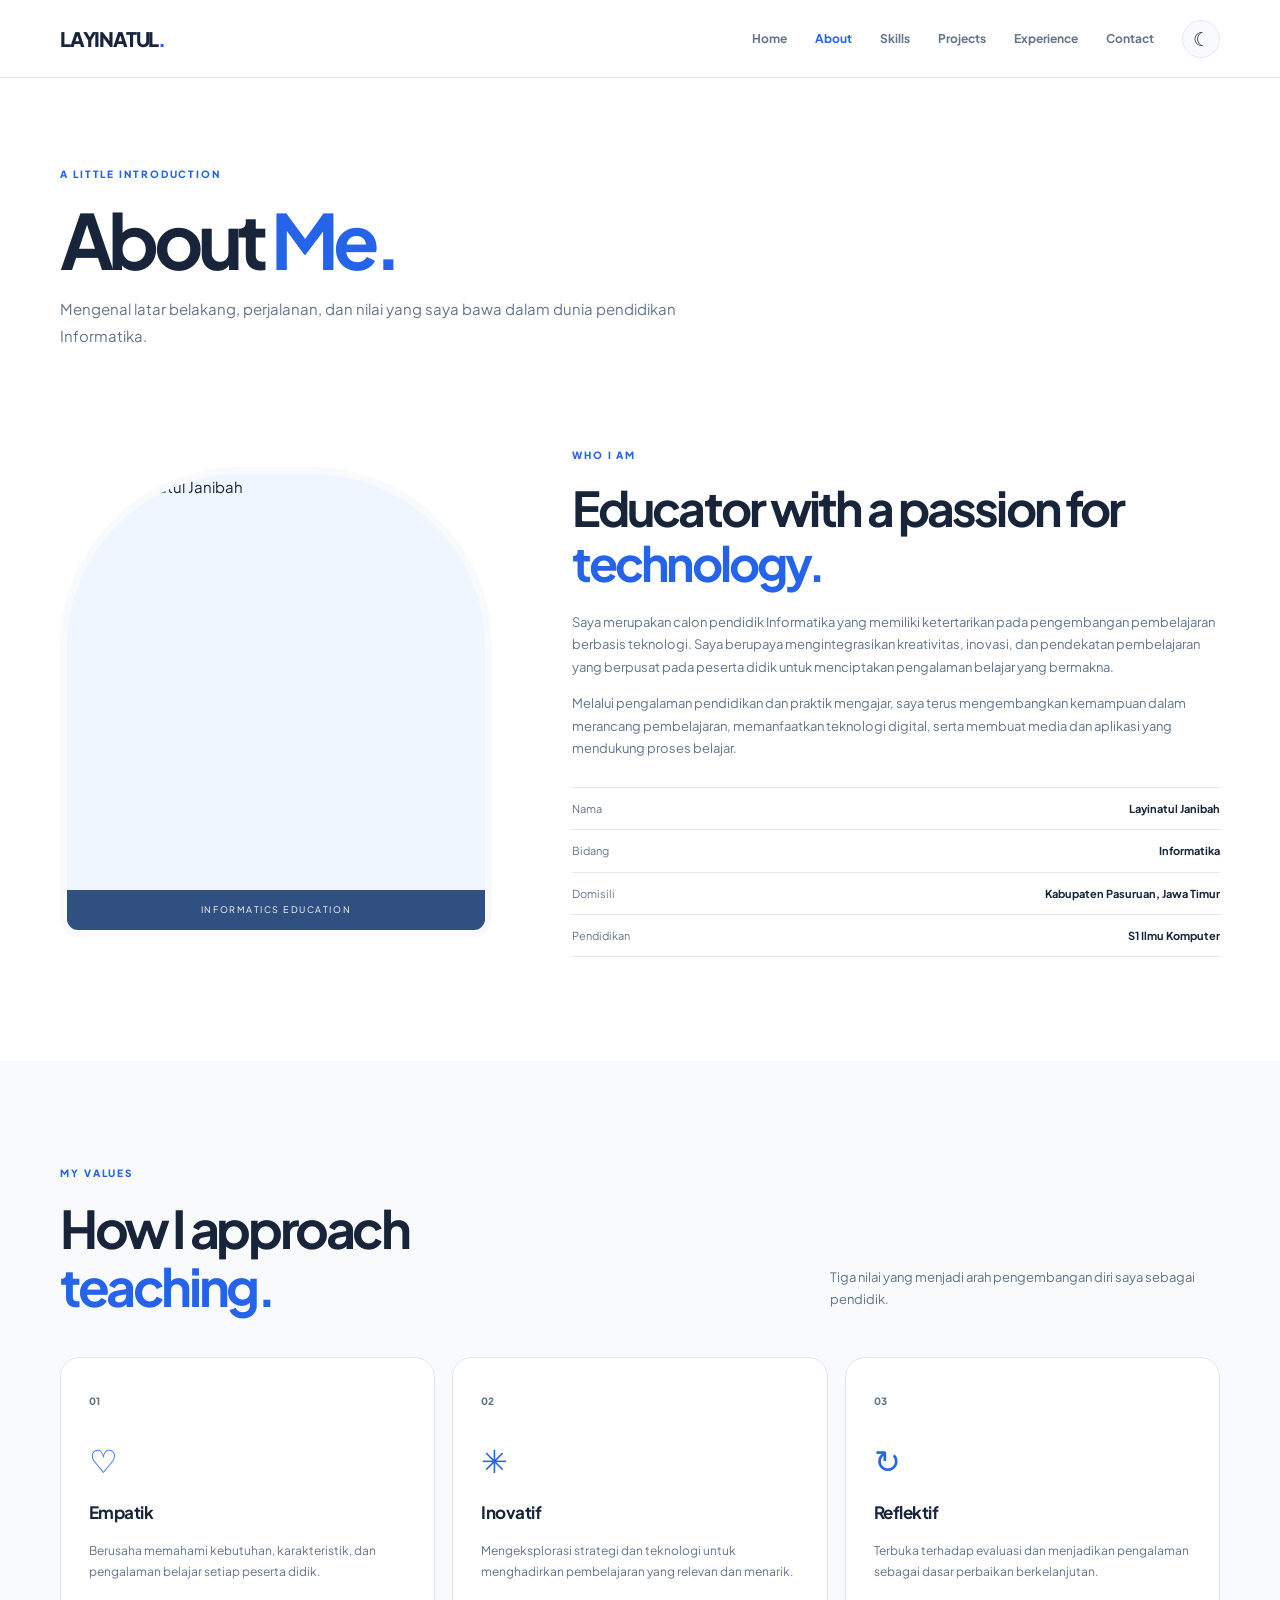
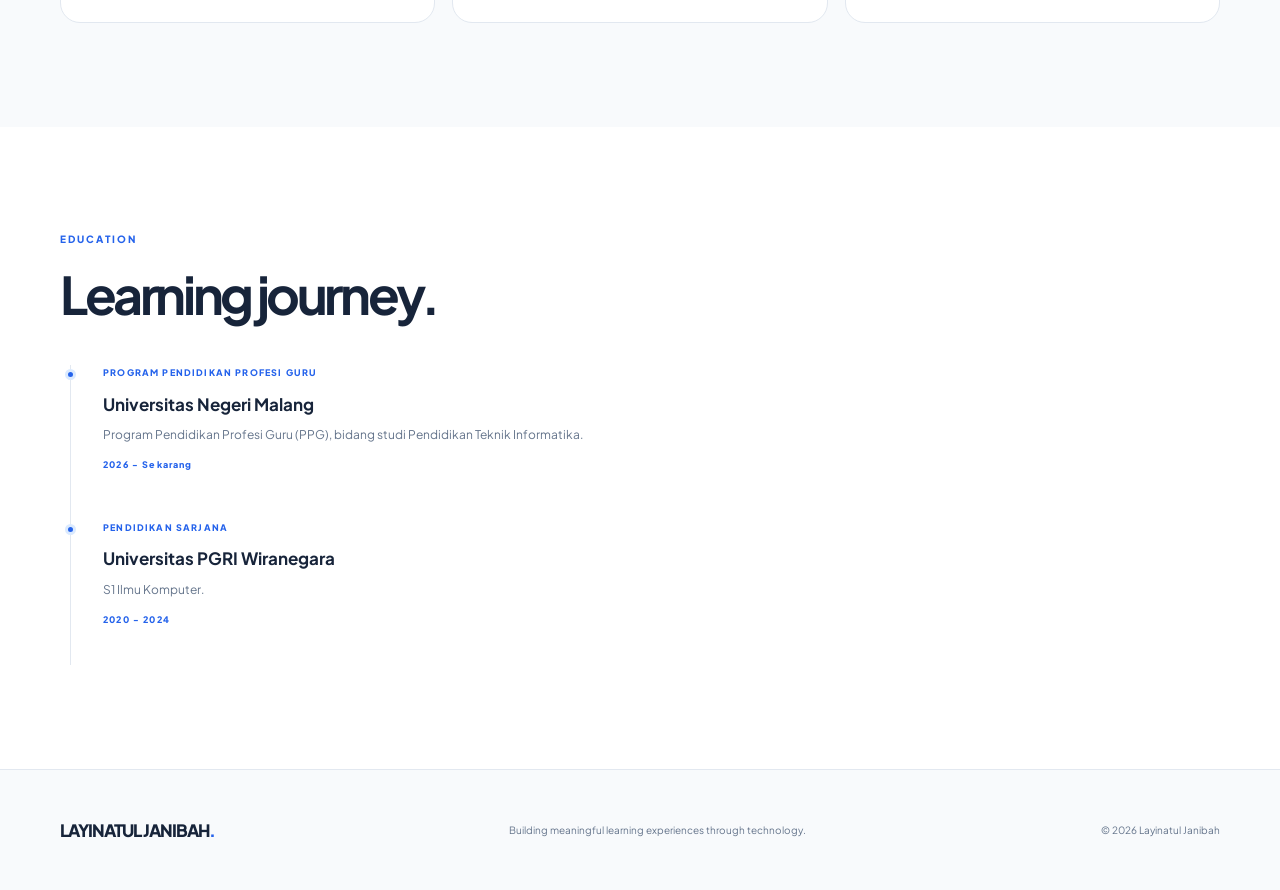
==== about.html @ 6e754332 "portof-gue" ====
<!DOCTYPE html>
<html lang="id">
<head>
  <meta charset="UTF-8"><meta name="viewport" content="width=device-width, initial-scale=1.0">
  <meta name="description" content="Profil profesional Layinatul Janibah.">
  <meta name="theme-color" content="#2563eb">
  <title>About Me | Layinatul Janibah</title>
  <link rel="preconnect" href="https://fonts.googleapis.com"><link rel="preconnect" href="https://fonts.gstatic.com" crossorigin>
  <link href="https://fonts.googleapis.com/css2?family=Plus+Jakarta+Sans:wght@400;500;600;700;800&display=swap" rel="stylesheet">
  <link rel="stylesheet" href="css/style.css">
  <script src="js/config.js" defer></script><script src="js/main.js" defer></script>
</head>
<body data-page="about">
  <div id="site-header"></div>
  <main>
<section class="page-hero section-shell"><p class="eyebrow">A LITTLE INTRODUCTION</p><h1>About <span>Me.</span></h1><p class="page-lead">Mengenal latar belakang, perjalanan, dan nilai yang saya bawa dalam dunia pendidikan Informatika.</p></section>
<section class="section-shell section-padding about-layout">
  <div class="about-photo"><img data-about-image alt="Foto Layinatul Janibah" hidden><div class="profile-placeholder" data-about-placeholder><span>LJ</span><small>PROFILE PHOTO</small></div><div class="photo-caption">INFORMATICS EDUCATION</div></div>
  <div class="about-copy"><p class="eyebrow">WHO I AM</p><h2>Educator with a passion for <span>technology.</span></h2>
  <p>Saya merupakan calon pendidik Informatika yang memiliki ketertarikan pada pengembangan pembelajaran berbasis teknologi. Saya berupaya mengintegrasikan kreativitas, inovasi, dan pendekatan pembelajaran yang berpusat pada peserta didik untuk menciptakan pengalaman belajar yang bermakna.</p>
  <p>Melalui pengalaman pendidikan dan praktik mengajar, saya terus mengembangkan kemampuan dalam merancang pembelajaran, memanfaatkan teknologi digital, serta membuat media dan aplikasi yang mendukung proses belajar.</p>
  <div class="info-list"><div><span>Nama</span><strong>Layinatul Janibah</strong></div><div><span>Bidang</span><strong>Informatika</strong></div><div><span>Domisili</span><strong>Kabupaten Pasuruan, Jawa Timur</strong></div><div><span>Pendidikan</span><strong>S1 Ilmu Komputer</strong></div></div></div>
</section>
<section class="soft-section section-padding"><div class="section-shell"><div class="section-heading"><div><p class="eyebrow">MY VALUES</p><h2>How I approach<br><span>teaching.</span></h2></div><p class="section-lead">Tiga nilai yang menjadi arah pengembangan diri saya sebagai pendidik.</p></div>
<div class="value-grid"><article class="value-card"><span>01</span><div class="value-symbol">♡</div><h3>Empatik</h3><p>Berusaha memahami kebutuhan, karakteristik, dan pengalaman belajar setiap peserta didik.</p></article><article class="value-card"><span>02</span><div class="value-symbol">✳</div><h3>Inovatif</h3><p>Mengeksplorasi strategi dan teknologi untuk menghadirkan pembelajaran yang relevan dan menarik.</p></article><article class="value-card"><span>03</span><div class="value-symbol">↻</div><h3>Reflektif</h3><p>Terbuka terhadap evaluasi dan menjadikan pengalaman sebagai dasar perbaikan berkelanjutan.</p></article></div></div></section>
<section class="section-shell section-padding"><div class="section-heading"><div><p class="eyebrow">EDUCATION</p><h2>Learning journey.</h2></div></div><div class="timeline"><article class="timeline-item"><span class="timeline-dot"></span><div><p class="timeline-meta">PROGRAM PENDIDIKAN PROFESI GURU</p><h3>Universitas Negeri Malang</h3><p>Program Pendidikan Profesi Guru (PPG), bidang studi Pendidikan Teknik Informatika.</p><span class="timeline-date">2026 - Sekarang</span></div></article><article class="timeline-item"><span class="timeline-dot"></span><div><p class="timeline-meta">PENDIDIKAN SARJANA</p><h3>Universitas PGRI Wiranegara</h3><p>S1 Ilmu Komputer.</p><span class="timeline-date">2020 - 2024</span></div></article></div></section>
</main>
  <div id="site-footer"></div>
</body>
</html>
---- css/style.css ----
/* LAYINATUL PORTFOLIO — BLUE PROFESSIONAL */
:root{--blue-950:#163a70;--blue-800:#1e4f91;--blue-600:#2563eb;--blue-500:#3b82f6;--blue-100:#dbeafe;--blue-50:#eff6ff;--ink:#17243a;--muted:#64748b;--line:#e2e8f0;--paper:#fff;--surface:#f8fafc;--surface-blue:#f1f6ff;--shadow:0 18px 50px rgba(23,50,91,.08);--radius:20px;color-scheme:light}
:root[data-theme="dark"]{--ink:#e7eefb;--muted:#a6b4c9;--line:#29384e;--paper:#101827;--surface:#172235;--surface-blue:#172b49;--blue-50:#172b49;--blue-100:#203c65;--shadow:0 18px 50px rgba(0,0,0,.22);color-scheme:dark}
*{box-sizing:border-box}html{scroll-behavior:smooth;scroll-padding-top:90px}body{margin:0;background:var(--paper);color:var(--ink);font-family:"Plus Jakarta Sans",sans-serif;font-size:15px;line-height:1.75;transition:background .25s,color .25s}body.modal-open{overflow:hidden}a{color:inherit;text-decoration:none}button{font:inherit}img{max-width:100%;display:block}button:focus-visible,a:focus-visible{outline:3px solid var(--blue-500);outline-offset:3px}.section-shell{width:min(1160px,calc(100% - 48px));margin-inline:auto}.section-padding{padding-block:104px}.muted,.small-note{color:var(--muted)}.small-note{font-size:12px;margin-top:24px}.eyebrow{font-size:10px;letter-spacing:.19em;font-weight:800;color:var(--blue-600);margin:0 0 16px}.eyebrow-light{color:#bfdbfe}.status-dot{display:inline-block;width:7px;height:7px;border-radius:50%;background:#22c55e;margin-right:8px;box-shadow:0 0 0 4px rgba(34,197,94,.12)}
.site-header{height:78px;position:sticky;top:0;z-index:50;background:color-mix(in srgb,var(--paper) 91%,transparent);backdrop-filter:blur(16px);border-bottom:1px solid var(--line)}.nav-wrap{width:min(1160px,calc(100% - 48px));height:100%;margin:auto;display:flex;align-items:center;justify-content:space-between}.brand{font-size:20px;font-weight:800;letter-spacing:-.06em;color:var(--ink)}.brand span{color:var(--blue-600)}.main-nav{display:flex;align-items:center;gap:28px}.main-nav>a{font-size:12px;font-weight:700;color:var(--muted);transition:color .2s}.main-nav>a:hover,.main-nav>a[aria-current="page"]{color:var(--blue-600)}.theme-toggle,.menu-toggle{border:1px solid var(--line);background:var(--surface);color:var(--ink);width:38px;height:38px;border-radius:50%;cursor:pointer}.theme-toggle{font-size:19px}.menu-toggle{display:none}
.hero{min-height:650px;display:grid;grid-template-columns:1.05fr .95fr;align-items:center;gap:50px;position:relative;padding-block:74px 95px}.hero-kicker{font-size:17px;color:var(--muted);margin:0 0 2px}.hero h1{font-size:clamp(58px,7vw,94px);line-height:.99;letter-spacing:-.075em;margin:0 0 22px;font-weight:800}.hero h1 span,.hero h2 span,.section-heading h2 span,.page-hero h1 span,.about-copy h2 span,.featured-content h2 span{color:var(--blue-600)}.hero h2{font-size:clamp(19px,2.2vw,27px);line-height:1.45;letter-spacing:-.04em;margin:0 0 14px}.hero-description{max-width:490px;color:var(--muted);font-size:14px}.button-row{display:flex;flex-wrap:wrap;gap:12px;margin-top:28px}.button{display:inline-flex;align-items:center;justify-content:center;gap:15px;padding:12px 19px;border-radius:9px;font-size:12px;font-weight:800;border:1px solid transparent;transition:transform .2s,box-shadow .2s,background .2s;cursor:pointer}.button:hover{transform:translateY(-2px);box-shadow:0 10px 22px rgba(37,99,235,.15)}.button-primary{background:var(--blue-600);color:white}.button-secondary{border-color:var(--line);background:var(--paper);color:var(--ink)}.button-light{background:white;color:var(--blue-950)}.button-small{padding:9px 13px;font-size:11px}.hero-socials{display:flex;gap:20px;margin-top:30px}.hero-socials a{font-size:11px;font-weight:700;color:var(--muted)}.hero-socials a:hover{color:var(--blue-600)}.hero-visual{position:relative;min-height:450px;display:flex;align-items:center;justify-content:center}.hero-photo-frame{width:min(370px,78%);height:440px;border-radius:190px 190px 22px 22px;background:linear-gradient(145deg,#dbeafe,#eff6ff 55%,#bfdbfe);overflow:hidden;position:relative;z-index:2;border:8px solid var(--paper);box-shadow:var(--shadow)}.hero-photo-frame img{width:100%;height:100%;object-fit:cover}.profile-placeholder{height:100%;width:100%;display:flex;flex-direction:column;align-items:center;justify-content:center;background:linear-gradient(145deg,#dbeafe,#eff6ff 60%,#bfdbfe);color:var(--blue-800)}.profile-placeholder span{font-size:92px;font-weight:800;letter-spacing:-.1em}.profile-placeholder small{font-size:9px;letter-spacing:.18em;font-weight:800}.floating-note{position:absolute;z-index:4;bottom:62px;left:0;background:var(--paper);box-shadow:var(--shadow);padding:14px 18px;border-radius:13px;display:flex;gap:12px;align-items:center;font-size:11px;line-height:1.5}.note-icon{font-size:26px;color:var(--blue-600)}.hero-orbit{position:absolute;border:1px solid #bfdbfe;border-radius:50%;z-index:1}.orbit-one{width:440px;height:440px}.orbit-two{width:510px;height:510px;border-style:dashed;opacity:.65}.hero-index{position:absolute;bottom:27px;left:0;font-size:9px;letter-spacing:.18em;color:var(--muted);font-weight:800}.hero-index span{color:var(--blue-600);margin-left:12px}
.intro-strip{background:var(--surface-blue);border-block:1px solid var(--line)}.intro-grid{padding-block:34px;display:grid;grid-template-columns:150px 1fr auto;align-items:center;gap:25px}.intro-grid .eyebrow{margin:0}.intro-statement{font-size:19px;line-height:1.55;font-weight:700;letter-spacing:-.03em;margin:0;max-width:700px}.intro-statement span{color:var(--blue-600)}.text-link{display:inline-flex;gap:10px;align-items:center;color:var(--blue-600);font-size:11px;font-weight:800}.text-link:hover{gap:15px}
.section-heading{display:flex;justify-content:space-between;align-items:end;gap:35px;margin-bottom:42px}.section-heading h2{font-size:clamp(34px,4.5vw,52px);line-height:1.12;letter-spacing:-.065em;margin:0}.section-lead{max-width:390px;color:var(--muted);font-size:13px;margin:0 0 4px}.feature-grid,.value-grid{display:grid;grid-template-columns:repeat(3,1fr);gap:17px}.feature-card,.value-card{position:relative;padding:28px;border:1px solid var(--line);border-radius:var(--radius);background:var(--paper);transition:transform .25s,box-shadow .25s}.feature-card:hover,.value-card:hover,.skill-card:hover{transform:translateY(-5px);box-shadow:var(--shadow)}.feature-card-blue{background:var(--surface-blue);border-color:#dbeafe}.feature-number{position:absolute;right:25px;top:22px;font-size:10px;color:var(--muted);font-weight:800}.feature-icon{width:48px;height:48px;display:grid;place-items:center;background:var(--blue-50);border-radius:14px;color:var(--blue-600);font-size:25px;margin-bottom:26px}.feature-card h3,.value-card h3{font-size:17px;margin:0 0 8px;letter-spacing:-.03em}.feature-card p,.value-card p{font-size:12px;color:var(--muted);min-height:66px}.featured-band{background:linear-gradient(115deg,#163a70,#2563eb);color:white;padding-block:72px}.featured-content{display:flex;align-items:center;justify-content:space-between;gap:30px}.featured-content h2{font-size:clamp(36px,5vw,58px);line-height:1.05;letter-spacing:-.06em;margin:0 0 12px}.featured-content p:not(.eyebrow){color:#dbeafe;font-size:13px}
.page-hero{padding-block:88px 48px}.page-hero h1{font-size:clamp(48px,7vw,76px);line-height:1.05;letter-spacing:-.075em;margin:0 0 17px}.page-lead{max-width:650px;color:var(--muted);font-size:15px;margin:0}.about-layout{display:grid;grid-template-columns:.8fr 1.2fr;gap:80px;align-items:center;padding-top:50px}.about-photo{height:470px;position:relative;border-radius:180px 180px 18px 18px;overflow:hidden;background:var(--blue-50);border:7px solid var(--surface)}.about-photo img{width:100%;height:100%;object-fit:cover}.photo-caption{position:absolute;bottom:0;left:0;right:0;background:rgba(22,58,112,.88);color:white;text-align:center;font-size:9px;letter-spacing:.17em;padding:12px}.about-copy h2{font-size:clamp(34px,4vw,48px);letter-spacing:-.06em;line-height:1.15;margin:0 0 20px}.about-copy>p:not(.eyebrow){color:var(--muted);font-size:13px}.info-list{border-top:1px solid var(--line);margin-top:27px}.info-list div{display:flex;justify-content:space-between;gap:20px;padding:11px 0;border-bottom:1px solid var(--line);font-size:11px}.info-list span{color:var(--muted)}.info-list strong{text-align:right}.soft-section{background:var(--surface)}.value-card>span{font-size:10px;color:var(--muted);font-weight:800}.value-symbol{font-size:32px;color:var(--blue-600);margin:20px 0 10px}.value-card p{min-height:unset}.timeline{max-width:760px;margin-left:10px;border-left:1px solid var(--line);padding-left:32px}.timeline-item{position:relative;padding-bottom:35px}.timeline-dot{position:absolute;left:-38px;top:4px;width:11px;height:11px;background:var(--blue-600);border:3px solid var(--blue-100);border-radius:50%}.timeline-meta,.timeline-date{font-size:9px;letter-spacing:.13em;color:var(--blue-600);font-weight:800}.timeline-item h3{margin:5px 0;font-size:17px}.timeline-item p:not(.timeline-meta){font-size:12px;color:var(--muted);margin:4px 0}
.skills-grid{display:grid;grid-template-columns:repeat(2,1fr);gap:18px}.skill-card{border:1px solid var(--line);border-radius:var(--radius);padding:30px;background:var(--paper);transition:.25s}.skill-top{display:flex;justify-content:space-between;align-items:center}.skill-icon{width:48px;height:48px;display:grid;place-items:center;border-radius:14px;background:var(--blue-50);color:var(--blue-600);font-size:24px}.skill-index{font-size:9px;letter-spacing:.12em;color:var(--muted);font-weight:800}.skill-card h2{font-size:22px;letter-spacing:-.04em;margin:22px 0 5px}.skill-card>p{font-size:12px;color:var(--muted);margin:0 0 20px}.tag-list{display:flex;flex-wrap:wrap;gap:7px}.tag-list span{font-size:9px;font-weight:700;color:var(--blue-800);background:var(--blue-50);border:1px solid var(--blue-100);border-radius:5px;padding:5px 8px}
.projects-section{padding-block:24px 110px}.project-toolbar{display:flex;justify-content:space-between;align-items:center;margin-bottom:25px}.filter-list{display:flex;gap:8px;flex-wrap:wrap}.filter-button{border:1px solid var(--line);background:var(--paper);color:var(--muted);padding:8px 15px;border-radius:30px;font-size:10px;font-weight:800;cursor:pointer}.filter-button.active,.filter-button:hover{background:var(--blue-600);border-color:var(--blue-600);color:white}.project-count{font-size:10px;color:var(--muted)}.projects-grid{display:grid;grid-template-columns:repeat(2,1fr);gap:22px}.project-card{border:1px solid var(--line);border-radius:var(--radius);overflow:hidden;background:var(--paper);transition:transform .25s,box-shadow .25s}.project-card:hover{transform:translateY(-4px);box-shadow:var(--shadow)}.project-open{display:block;text-align:left;width:100%;padding:0;border:0;background:none;color:inherit;cursor:pointer}.iframe-preview,.project-placeholder{height:250px;position:relative;background:var(--surface-blue);overflow:hidden}.iframe-preview iframe{width:1280px;height:800px;border:0;transform:scale(.39);transform-origin:top left;pointer-events:none;background:white}.preview-label{position:absolute;top:12px;left:12px;background:rgba(22,58,112,.88);color:white;padding:5px 9px;border-radius:4px;font-size:8px;font-weight:800;letter-spacing:.12em}.project-placeholder{display:flex;align-items:center;justify-content:center;flex-direction:column;color:var(--blue-600);gap:7px}.project-placeholder>span{font-size:42px}.project-placeholder small{font-size:9px;letter-spacing:.16em;font-weight:800}.project-card-body{padding:22px 23px 24px}.project-card-meta{display:flex;justify-content:space-between;color:var(--blue-600);font-size:9px;font-weight:800;letter-spacing:.1em;text-transform:uppercase}.project-card h2{font-size:20px;letter-spacing:-.04em;margin:8px 0 5px}.project-card p{font-size:11px;color:var(--muted);min-height:48px;margin:0 0 15px}.project-detail-link{display:flex;justify-content:space-between;color:var(--blue-600);font-size:10px;font-weight:800;margin-top:20px}.empty-state{padding:50px;text-align:center;color:var(--muted)}.modal-backdrop{position:fixed;inset:0;background:rgba(8,18,35,.72);z-index:100;display:none;align-items:center;justify-content:center;padding:24px}.modal-backdrop.is-open{display:flex}.project-modal{width:min(850px,100%);max-height:90vh;overflow:auto;background:var(--paper);color:var(--ink);border-radius:20px;padding:34px;position:relative;box-shadow:0 25px 90px rgba(0,0,0,.3)}.modal-close,.lightbox-close{position:absolute;right:17px;top:14px;width:36px;height:36px;border:1px solid var(--line);border-radius:50%;background:var(--surface);color:var(--ink);font-size:23px;cursor:pointer;z-index:2}.modal-eyebrow{font-size:9px;letter-spacing:.15em;color:var(--blue-600);font-weight:800}.project-modal h2{font-size:32px;letter-spacing:-.05em;margin:8px 45px 8px 0}.modal-description{font-size:13px;color:var(--muted)}.modal-preview{height:360px;background:var(--surface-blue);overflow:hidden;border-radius:12px;margin:22px 0}.modal-preview iframe{width:100%;height:100%;border:0;background:white}.modal-actions{display:flex;gap:10px;flex-wrap:wrap;margin:16px 0 26px}.gallery-heading{display:flex;justify-content:space-between;align-items:center;font-size:15px;margin:26px 0 13px}.gallery-heading span{font-size:10px;color:var(--muted);font-weight:500}.game-facts{display:grid;grid-template-columns:1fr 1fr;gap:12px;margin:24px 0}.game-facts>div{padding:14px;background:var(--surface);border:1px solid var(--line);border-radius:10px}.game-facts span{font-size:9px;letter-spacing:.1em;color:var(--blue-600);font-weight:800;text-transform:uppercase}.game-facts p{font-size:11px;color:var(--muted);margin:5px 0 0;white-space:pre-line}.game-gallery{display:grid;grid-template-columns:repeat(3,1fr);gap:12px}.gallery-item{aspect-ratio:4/3;border:0;padding:0;border-radius:10px;overflow:hidden;background:var(--surface-blue);cursor:zoom-in;position:relative}.gallery-item img{width:100%;height:100%;object-fit:cover;transition:transform .3s}.gallery-item:hover img{transform:scale(1.05)}.gallery-empty{display:flex;align-items:center;justify-content:center;flex-direction:column;color:var(--muted);cursor:default}.gallery-empty span{font-size:27px;color:var(--blue-600)}.gallery-empty small{font-size:10px}.lightbox{position:fixed;inset:0;background:rgba(4,10,20,.94);z-index:120;display:none;align-items:center;justify-content:center;padding:65px 80px}.lightbox.is-open{display:flex}.lightbox img{max-width:min(100%,1100px);max-height:78vh;object-fit:contain}.lightbox-close{position:fixed;right:25px;top:20px;background:#17243a;color:white;border-color:#475569}.lightbox-prev,.lightbox-next{position:fixed;top:50%;transform:translateY(-50%);border:0;background:rgba(255,255,255,.14);color:white;border-radius:50%;width:45px;height:45px;font-size:30px;cursor:pointer}.lightbox-prev{left:20px}.lightbox-next{right:20px}.lightbox-caption{position:fixed;bottom:18px;color:white;font-size:11px}
.experience-list{border-top:1px solid var(--line)}.experience-card{display:grid;grid-template-columns:140px 1fr auto;gap:28px;padding:30px 0;border-bottom:1px solid var(--line);align-items:start}.experience-date{font-size:10px;color:var(--blue-600);font-weight:800}.experience-card h3{font-size:21px;margin:5px 0}.experience-card p:not(.eyebrow){font-size:12px;color:var(--muted);max-width:620px}.experience-card .eyebrow{margin-bottom:3px}.certificate-grid{display:grid;grid-template-columns:repeat(3,1fr);gap:16px}.certificate-card{border:1px solid var(--line);background:var(--paper);padding:23px;border-radius:15px}.certificate-icon{font-size:25px;color:var(--blue-600)}.certificate-card h3{font-size:15px}.certificate-card p{font-size:11px;color:var(--muted)}
.contact-layout{display:grid;grid-template-columns:1.2fr .8fr;gap:22px;padding-top:40px}.contact-panel,.contact-side{border:1px solid var(--line);border-radius:var(--radius);padding:38px}.contact-panel h2{font-size:34px;line-height:1.2;letter-spacing:-.05em;max-width:480px}.contact-panel>p:not(.eyebrow){color:var(--muted);font-size:13px}.contact-links{margin-top:30px}.contact-link{display:flex;justify-content:space-between;gap:20px;padding:14px 0;border-bottom:1px solid var(--line);font-size:11px}.contact-link span{color:var(--muted)}.contact-link strong{color:var(--blue-600);text-align:right}.contact-side{background:var(--surface-blue);display:flex;flex-direction:column;align-items:flex-start;justify-content:center}.contact-decoration{font-size:65px;color:var(--blue-600);line-height:1}.contact-side h3{font-size:36px;line-height:1.15;letter-spacing:-.05em;margin:0}.contact-side .button{margin-top:25px}
.site-footer{border-top:1px solid var(--line);background:var(--surface)}.footer-inner{min-height:120px;display:flex;align-items:center;justify-content:space-between;gap:20px}.brand-footer{font-size:17px}.footer-inner p,.footer-copy{font-size:10px;color:var(--muted)}.reveal,.feature-card,.value-card,.skill-card,.experience-card{opacity:0;transform:translateY(18px);transition:opacity .6s,transform .6s}.is-visible{opacity:1!important;transform:translateY(0)!important}
@media(max-width:850px){.main-nav{gap:15px}.main-nav>a{font-size:10px}.hero{gap:15px}.hero-visual{min-height:380px}.hero-photo-frame{height:365px}.orbit-one{width:370px;height:370px}.orbit-two{width:420px;height:420px}.about-layout{gap:40px}.experience-card{grid-template-columns:110px 1fr}.experience-card>.text-link{grid-column:2}.intro-grid{grid-template-columns:100px 1fr}.intro-grid .text-link{grid-column:2}}
@media(max-width:650px){.section-shell,.nav-wrap{width:min(100% - 34px,540px)}.site-header{height:68px}.menu-toggle{display:flex;flex-direction:column;align-items:center;justify-content:center;gap:5px}.menu-toggle span{width:17px;height:2px;background:var(--ink)}.main-nav{display:none;position:absolute;top:67px;left:0;right:0;padding:18px 24px 22px;background:var(--paper);border-bottom:1px solid var(--line);box-shadow:var(--shadow);align-items:stretch;flex-direction:column;gap:0}.main-nav.is-open{display:flex}.main-nav>a{font-size:13px;padding:10px 0;border-bottom:1px solid var(--line)}.theme-toggle{margin-top:12px}.hero{grid-template-columns:1fr;padding-block:65px 70px;gap:20px}.hero h1{font-size:67px}.hero-visual{min-height:370px;grid-row:1}.hero-photo-frame{height:345px;width:68%;max-width:280px}.orbit-one{width:340px;height:340px}.orbit-two{width:390px;height:390px}.floating-note{left:2%;bottom:35px}.hero-copy{grid-row:2}.hero-index{bottom:22px}.intro-grid{grid-template-columns:1fr;gap:8px;padding-block:25px}.intro-statement{font-size:17px}.intro-grid .text-link{grid-column:auto;margin-top:8px}.section-padding{padding-block:70px}.section-heading{display:block}.section-lead{margin-top:18px}.feature-grid,.value-grid,.skills-grid,.projects-grid,.certificate-grid{grid-template-columns:1fr}.feature-card p{min-height:unset}.featured-content{display:block}.featured-content .button{margin-top:15px}.page-hero{padding-block:65px 30px}.page-hero h1{font-size:53px}.about-layout{grid-template-columns:1fr;gap:35px;padding-top:25px}.about-photo{height:390px;max-width:360px;width:100%;margin:auto}.about-copy h2{font-size:37px}.info-list div{font-size:10px}.skill-card{padding:23px}.project-toolbar{align-items:flex-start;gap:12px;flex-direction:column}.iframe-preview,.project-placeholder{height:215px}.iframe-preview iframe{transform:scale(.31)}.project-card-body{padding:19px}.project-modal{padding:27px 18px 22px;max-height:94vh}.project-modal h2{font-size:25px}.modal-preview{height:230px}.game-facts{grid-template-columns:1fr}.game-gallery{grid-template-columns:repeat(2,1fr)}.lightbox{padding:55px 45px}.lightbox-prev{left:7px}.lightbox-next{right:7px}.experience-card{grid-template-columns:1fr;gap:8px}.experience-card>.text-link{grid-column:auto}.contact-layout{grid-template-columns:1fr;padding-top:25px}.contact-panel,.contact-side{padding:25px}.contact-panel h2{font-size:29px}.contact-link{flex-direction:column;gap:3px}.contact-link strong{text-align:left}.footer-inner{padding-block:25px;align-items:flex-start;flex-direction:column;gap:5px}.footer-inner p{margin:0}.desktop-only{display:none}}
@media(prefers-reduced-motion:reduce){*,*::before,*::after{scroll-behavior:auto!important;animation-duration:.01ms!important;transition-duration:.01ms!important}}

/* Professional experience additions */
.experience-points{margin:8px 0 13px;padding-left:18px;color:var(--muted);font-size:12px;line-height:1.75}.experience-points li{padding-left:3px;margin:3px 0}.experience-card{grid-template-columns:140px minmax(0,1fr)}@media(max-width:650px){.experience-card{grid-template-columns:1fr}.experience-points{font-size:11px}}


/* =========================================
   FIX: POSISI PREVIEW WEBSITE
========================================= */

.iframe-preview {
    position: relative;
    display: flex;
    justify-content: center;
    align-items: flex-start;
    overflow: hidden;
    background: #eef3fa;
}

.iframe-preview iframe {
    position: absolute;
    top: 0;
    left: 50%;
    width: 1280px;
    height: 800px;
    border: none;
    transform: translateX(-50%) scale(0.39);
    transform-origin: top center;
}

/* =========================================
   FIX: PREVIEW PADA POPUP
========================================= */

.modal-preview {
    width: 100%;
    height: 380px;
    margin: 24px auto;
    display: flex;
    justify-content: center;
    align-items: center;
    overflow: hidden;
    border-radius: 14px;
    background: #eef3fa;
}

.modal-preview iframe {
    display: block;
    width: 100%;
    height: 100%;
    border: none;
    background: #fff;
}

/* =========================================
   FIX: POPUP LEBIH SIMETRIS
========================================= */

.modal-backdrop {
    padding: 24px;
    display: none;
    align-items: center;
    justify-content: center;
}

.modal-backdrop.is-open {
    display: flex;
}

.project-modal {
    position: relative;
    width: min(900px, 100%);
    max-height: 88vh;
    overflow-y: auto;
    overflow-x: hidden;
    padding: 42px;
    margin: auto;
    border-radius: 22px;
    background: var(--paper);
    box-shadow: 0 25px 90px rgba(0, 0, 0, 0.28);
    scrollbar-width: thin;
}

#modal-content {
    width: 100%;
    max-width: 100%;
    margin: 0 auto;
    padding-top: 12px;
}

.project-modal h2 {
    width: 100%;
    margin: 10px 0 12px;
    padding-right: 35px;
    font-size: 30px;
    line-height: 1.35;
}

.modal-description {
    max-width: 100%;
    margin-bottom: 20px;
    line-height: 1.8;
}

/* =========================================
   FIX: TOMBOL CLOSE POPUP
========================================= */

.modal-close,
.lightbox-close {
    position: absolute;
    top: 17px;
    right: 17px;
    z-index: 10;

    display: flex;
    justify-content: center;
    align-items: center;

    width: 40px;
    height: 40px;
    padding: 0;

    border: 1px solid var(--line);
    border-radius: 50%;

    background: var(--surface);
    color: var(--ink);

    font-family: Arial, sans-serif;
    font-size: 25px;
    font-weight: 400;
    line-height: 1;

    cursor: pointer;
    transition: all 0.25s ease;
}

.modal-close:hover {
    background: #dc2626;
    color: #fff;
    border-color: #dc2626;
    transform: rotate(90deg);
}

/* =========================================
   FIX: GALERI GAME
========================================= */

.game-gallery {
    display: grid;
    grid-template-columns: repeat(3, minmax(0, 1fr));
    gap: 15px;
    width: 100%;
}

.gallery-item {
    width: 100%;
    min-width: 0;
    aspect-ratio: 4 / 3;
    border-radius: 12px;
    overflow: hidden;
}

.gallery-item img {
    width: 100%;
    height: 100%;
    object-fit: cover;
}

/* =========================================
   RESPONSIVE POPUP
========================================= */

@media (max-width: 650px) {

    .iframe-preview iframe {
        transform: translateX(-50%) scale(0.31);
    }

    .modal-backdrop {
        padding: 12px;
        align-items: center;
    }

    .project-modal {
        width: 100%;
        max-height: 92vh;
        padding: 32px 20px 24px;
        border-radius: 18px;
    }

    #modal-content {
        padding-top: 18px;
    }

    .project-modal h2 {
        font-size: 23px;
        padding-right: 28px;
        margin-top: 8px;
    }

    .modal-description {
        font-size: 12px;
    }

    .modal-preview {
        height: 240px;
        margin: 20px auto;
    }

    .modal-close {
        width: 36px;
        height: 36px;
        top: 12px;
        right: 12px;
        font-size: 22px;
    }

    .game-gallery {
        grid-template-columns: repeat(2, minmax(0, 1fr));
        gap: 10px;
    }

    .game-facts {
        grid-template-columns: 1fr;
    }

    .modal-actions {
        gap: 8px;
    }
}



/* =========================================
   THUMBNAIL GAMBAR GAME
========================================= */

.project-image-preview {
    width: 100%;
    height: 220px;
    position: relative;
    display: flex;
    align-items: center;
    justify-content: center;
    overflow: hidden;
    background: #f1f5f9;
    border-radius: 14px 14px 0 0;
}

.project-image-preview img {
    width: 100%;
    height: 100%;
    object-fit: cover;
    object-position: center;
    display: block;
    transition: transform 0.35s ease;
}

.project-card:hover .project-image-preview img {
    transform: scale(1.04);
}

.project-image-preview .preview-label {
    position: absolute;
    bottom: 12px;
    left: 12px;
    padding: 6px 11px;
    border-radius: 6px;
    background: rgba(15, 23, 42, 0.78);
    color: white;
    font-size: 10px;
    letter-spacing: 1px;
}

/* =========================================
   GALERI POPUP
========================================= */

.game-gallery {
    display: grid;
    grid-template-columns: repeat(3, minmax(0, 1fr));
    gap: 14px;
    width: 100%;
}

.gallery-item {
    width: 100%;
    aspect-ratio: 4 / 3;
    min-width: 0;
    padding: 0;
    border: 1px solid #e2e8f0;
    border-radius: 12px;
    overflow: hidden;
    background: #f1f5f9;
    display: flex;
    align-items: center;
    justify-content: center;
    cursor: pointer;
}

.gallery-item img {
    width: 100%;
    height: 100%;
    object-fit: cover;
    object-position: center;
    display: block;
    transition: transform 0.3s ease;
}

.gallery-item:hover img {
    transform: scale(1.06);
}

.gallery-item.gallery-empty {
    cursor: default;
    color: #94a3b8;
    flex-direction: column;
    gap: 6px;
}

.gallery-item.gallery-empty span {
    font-size: 26px;
}

/* =========================================
   GAMBAR GAGAL DIMUAT
========================================= */

.image-error {
    width: 100%;
    height: 100%;
    min-height: 100px;
    display: flex;
    flex-direction: column;
    align-items: center;
    justify-content: center;
    gap: 8px;
    padding: 12px;
    box-sizing: border-box;
    background: #f1f5f9;
    color: #64748b;
    text-align: center;
}

.image-error span {
    font-size: 28px;
}

.image-error small {
    font-size: 11px;
}

@media (max-width: 600px) {
    .project-image-preview {
        height: 180px;
    }

    .game-gallery {
        grid-template-columns: repeat(2, minmax(0, 1fr));
        gap: 10px;
    }
}


/* =========================================
   REDESIGN THUMBNAIL GAME
========================================= */

.project-image-preview {
    position: relative;
    width: 100%;
    height: 250px;
    padding: 14px;
    box-sizing: border-box;

    display: flex;
    align-items: center;
    justify-content: center;

    overflow: hidden;
    background: linear-gradient(135deg, #edf3fa, #f8fafc);
    border-bottom: 1px solid #e5eaf1;
}

/* Gambar ditampilkan utuh, tidak terpotong */
.project-image-preview img {
    display: block;
    width: 100%;
    height: 100%;
    object-fit: contain;
    object-position: center;

    border-radius: 8px;
    transition: transform 0.3s ease;
}

.project-card:hover .project-image-preview img {
    transform: scale(1.025);
}

/* Label dokumentasi */
.project-image-preview .preview-label {
    position: absolute;
    top: 14px;
    left: 14px;
    bottom: auto;

    padding: 6px 10px;
    border-radius: 6px;

    background: rgba(20, 40, 65, 0.85);
    color: #ffffff;

    font-size: 9px;
    font-weight: 700;
    letter-spacing: 0.8px;
    z-index: 2;
}

/* =========================================
   REDESIGN GALERI POPUP GAME
========================================= */

.game-gallery {
    display: grid;
    grid-template-columns: repeat(3, minmax(0, 1fr));
    gap: 16px;
    width: 100%;
    margin-top: 18px;
}

.gallery-item {
    position: relative;
    width: 100%;
    aspect-ratio: 4 / 3;
    padding: 9px;

    display: flex;
    align-items: center;
    justify-content: center;

    overflow: hidden;
    border: 1px solid #e2e8f0;
    border-radius: 12px;

    background: #f1f5f9;
    cursor: pointer;

    transition: border-color 0.25s ease,
                box-shadow 0.25s ease,
                transform 0.25s ease;
}

.gallery-item:hover {
    border-color: #3b82f6;
    box-shadow: 0 5px 18px rgba(30, 64, 175, 0.10);
    transform: translateY(-3px);
}

.gallery-item img {
    width: 100%;
    height: 100%;
    display: block;

    object-fit: contain;
    object-position: center;

    border-radius: 6px;
}

.gallery-item.gallery-empty {
    flex-direction: column;
    gap: 8px;
    color: #94a3b8;
    cursor: default;
}

/* =========================================
   RESPONSIVE
========================================= */

@media (max-width: 768px) {
    .project-image-preview {
        height: 210px;
        padding: 10px;
    }

    .game-gallery {
        grid-template-columns: repeat(2, minmax(0, 1fr));
        gap: 10px;
    }
}

@media (max-width: 480px) {
    .project-image-preview {
        height: 190px;
    }
}
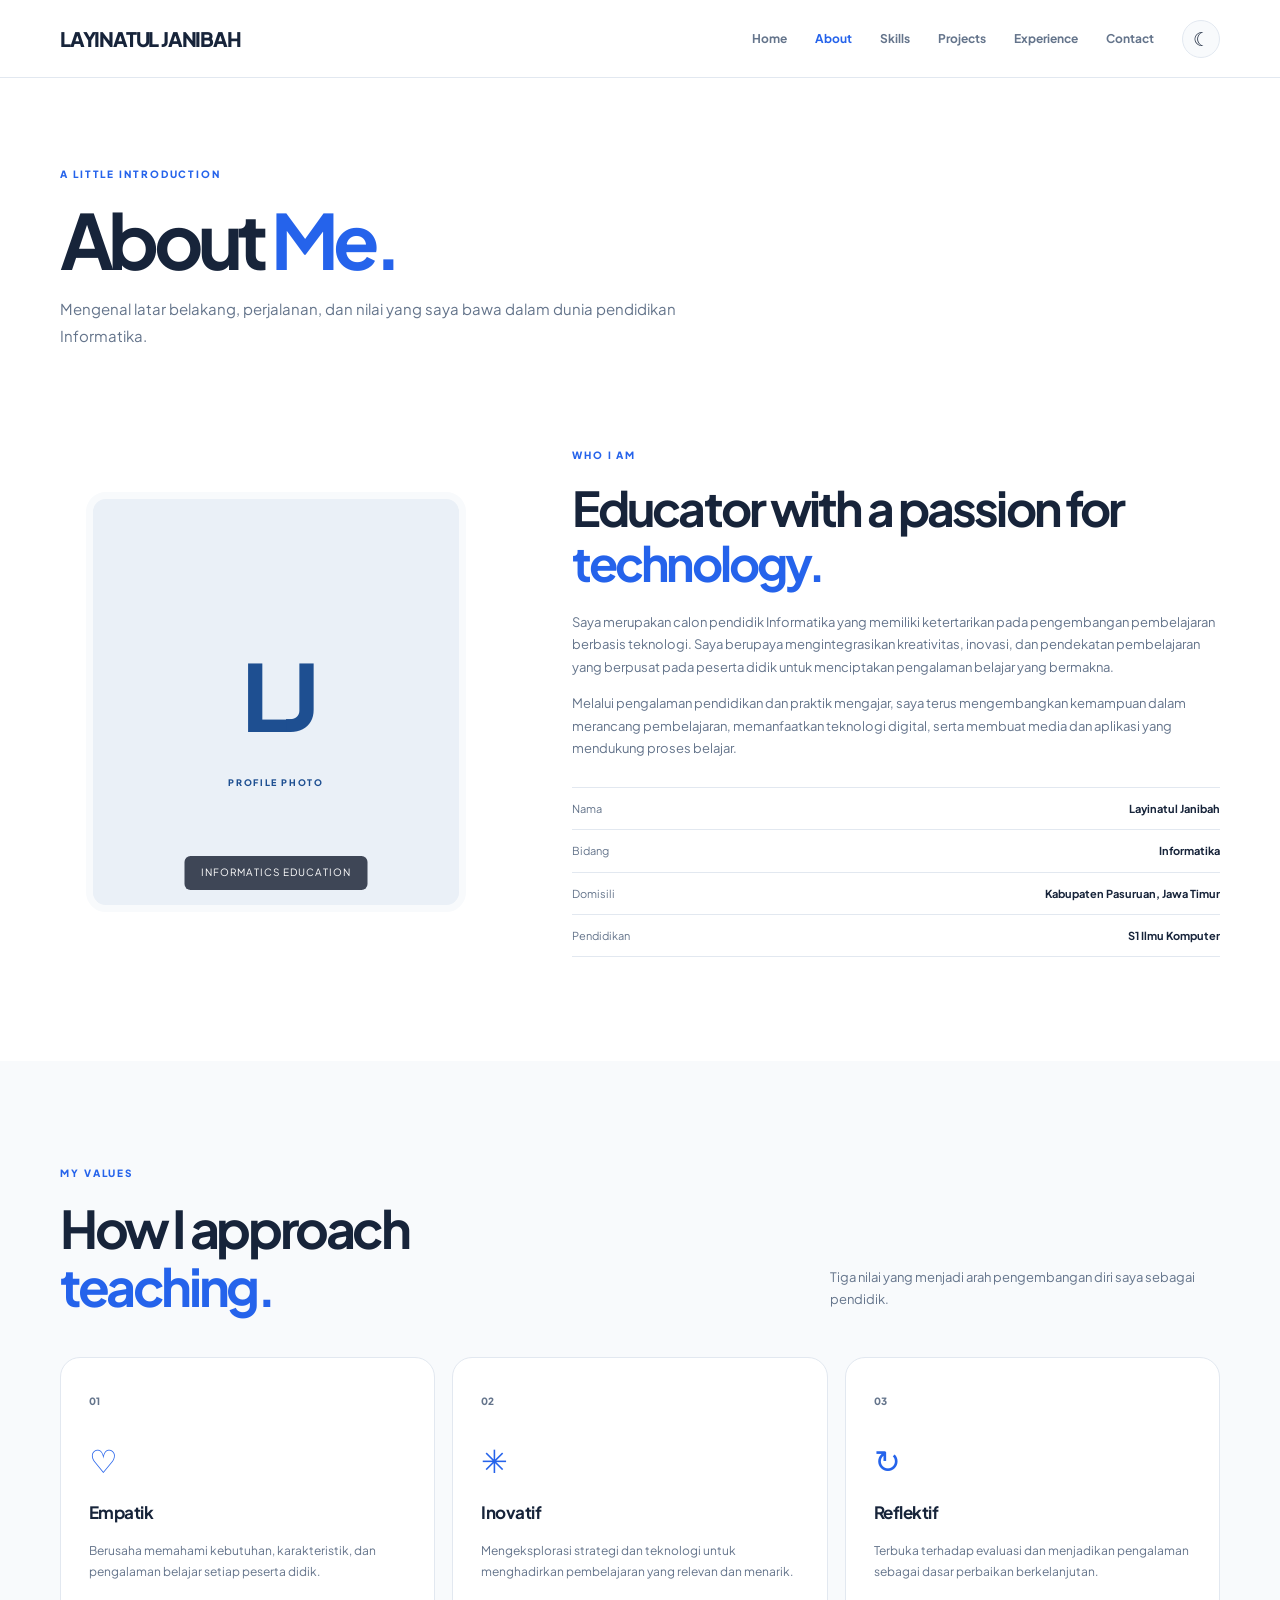
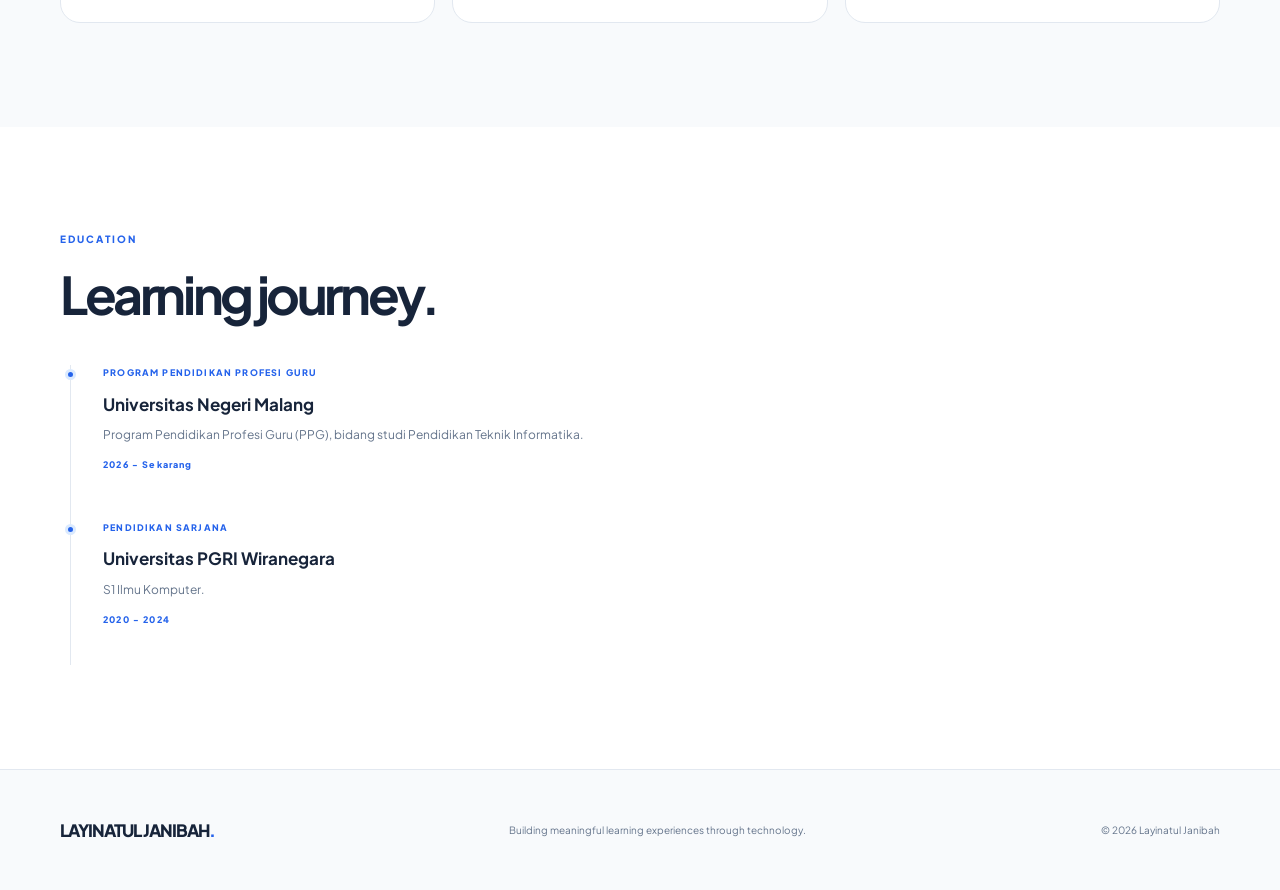
==== commit df34bd28: "poto kurang bagus" ====
--- a/about.html
+++ b/about.html
@@ -15,7 +15,20 @@
   <main>
 <section class="page-hero section-shell"><p class="eyebrow">A LITTLE INTRODUCTION</p><h1>About <span>Me.</span></h1><p class="page-lead">Mengenal latar belakang, perjalanan, dan nilai yang saya bawa dalam dunia pendidikan Informatika.</p></section>
 <section class="section-shell section-padding about-layout">
-  <div class="about-photo"><img data-about-image alt="Foto Layinatul Janibah" hidden><div class="profile-placeholder" data-about-placeholder><span>LJ</span><small>PROFILE PHOTO</small></div><div class="photo-caption">INFORMATICS EDUCATION</div></div>
+  <div class="about-photo">
+    <img
+        data-about-image
+        src="https://drive.google.com/thumbnail?id=1tyEDgkrXhAVOyx8AYj05To4ZurInzg5m&sz=w1200"
+        alt="Foto Profil Layinatul Janibah"
+    >
+
+    <div class="profile-placeholder" data-about-placeholder>
+        <span>LJ</span>
+        <small>PROFILE PHOTO</small>
+    </div>
+
+    <div class="photo-caption">INFORMATICS EDUCATION</div>
+</div>
   <div class="about-copy"><p class="eyebrow">WHO I AM</p><h2>Educator with a passion for <span>technology.</span></h2>
   <p>Saya merupakan calon pendidik Informatika yang memiliki ketertarikan pada pengembangan pembelajaran berbasis teknologi. Saya berupaya mengintegrasikan kreativitas, inovasi, dan pendekatan pembelajaran yang berpusat pada peserta didik untuk menciptakan pengalaman belajar yang bermakna.</p>
   <p>Melalui pengalaman pendidikan dan praktik mengajar, saya terus mengembangkan kemampuan dalam merancang pembelajaran, memanfaatkan teknologi digital, serta membuat media dan aplikasi yang mendukung proses belajar.</p>
--- a/css/style.css
+++ b/css/style.css
@@ -514,3 +514,62 @@
         height: 190px;
     }
 }
+
+.about-photo {
+    position: relative;
+    width: 100%;
+    max-width: 380px;
+    height: 420px;
+    margin: 0 auto;
+    display: flex;
+    justify-content: center;
+    align-items: center;
+    overflow: hidden;
+    border-radius: 20px;
+    background: #f1f5f9;
+}
+
+.about-photo img[data-about-image] {
+    display: block;
+    width: 100%;
+    height: 100%;
+    object-fit: cover;
+    object-position: center;
+    border-radius: 20px;
+}
+
+.about-photo .profile-placeholder {
+    position: absolute;
+    inset: 0;
+    display: flex;
+    flex-direction: column;
+    justify-content: center;
+    align-items: center;
+    background: #eaf0f7;
+}
+
+.about-photo .profile-placeholder[hidden] {
+    display: none;
+}
+
+.about-photo .photo-caption {
+    position: absolute;
+    bottom: 15px;
+    left: 50%;
+    transform: translateX(-50%);
+    padding: 8px 14px;
+    background: rgba(15, 23, 42, 0.78);
+    color: white;
+    border-radius: 6px;
+    font-size: 10px;
+    white-space: nowrap;
+    letter-spacing: 1px;
+    z-index: 2;
+}
+
+@media (max-width: 600px) {
+    .about-photo {
+        max-width: 300px;
+        height: 350px;
+    }
+}
